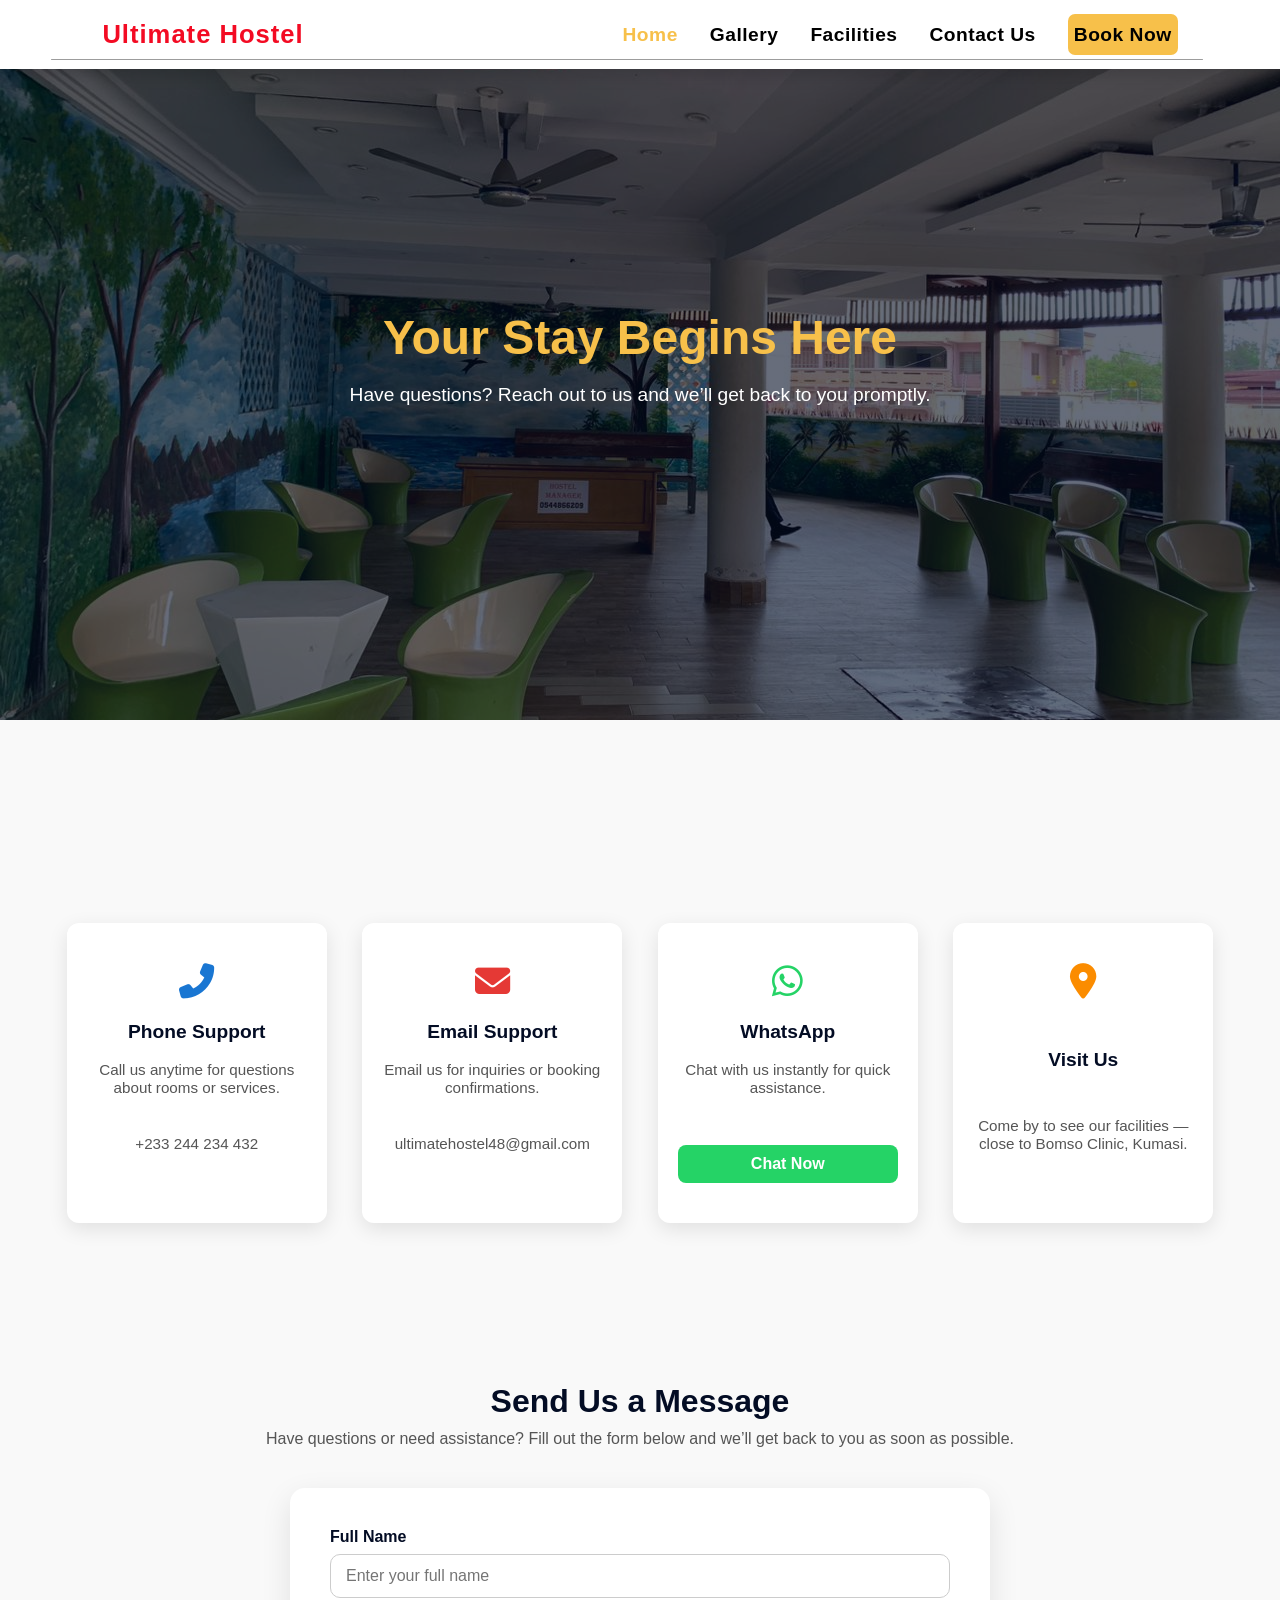
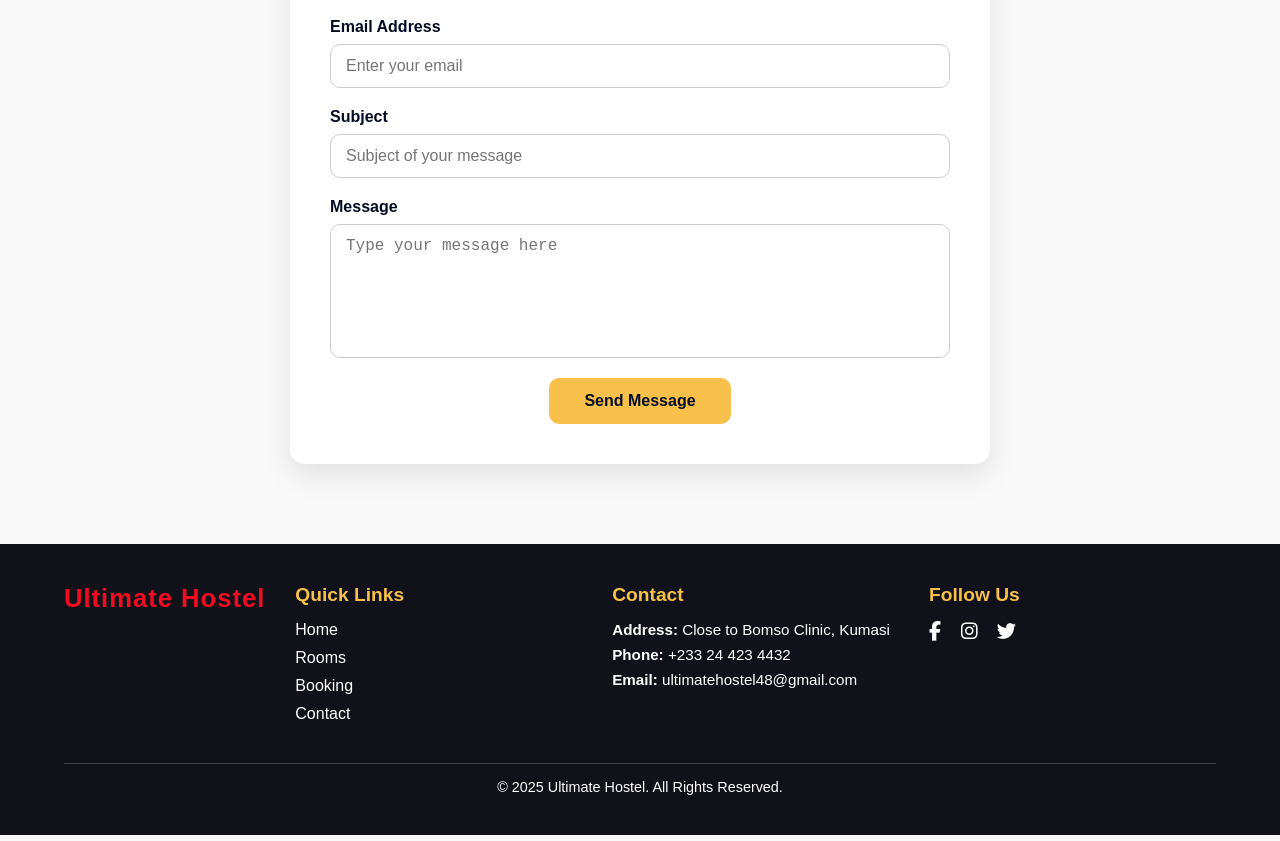
==== contact.html @ b7f4239a "Initial upload" ====
<!DOCTYPE html>
<html lang="en">
  <head>
    <meta charset="UTF-8" />
    <meta name="viewport" content="width=device-width, initial-scale=1.0" />
    <title>Ultimate Hostel</title>
    <link rel="stylesheet" href="styles/contact.css" />
    <link
      rel="stylesheet" href="https://cdnjs.cloudflare.com/ajax/libs/font-awesome/6.5.0/css/all.min.css"/>
      <link href="https://cdn.jsdelivr.net/npm/aos@2.3.4/dist/aos.css" rel="stylesheet">
  </head>

  <body>
    <!-- =========================
     NAVIGATION BAR
    ========================= -->
    <header>
      <nav class="navbar">
        <div class="container">
          <!-- Logo -->
          <div class="logo">
            <a href="#">Ultimate Hostel</a>
          </div>

          <!-- Navigation Links -->
          <ul class="nav-links" id="navLinks">
            <li><a href="index.html" class="active">Home</a></li>
            <li><a href="#rooms">Gallery</a></li>
            <li><a href="facilities.html">Facilities</a></li>
            <li><a href="contact.html">Contact Us</a></li>
            <li><a href="https://www.studentroombook.com/hostels/ultimate-hostel-28" class="booking-btn">Book Now</a></li>
          </ul>

          <!-- Mobile Menu Icon -->
          <div class="menu-toggle" id="menuToggle">
            <span></span>
            <span></span>
            <span></span>
          </div>
        </div>
      </nav>
    </header>

<section class="contact-hero">
  <div class="hero-overlay">
    <div class="hero-content" data-aos="fade-down">
      <h1>Your Stay Begins Here</h1>
      <p>Have questions? Reach out to us and we’ll get back to you promptly.</p>
    </div>
  </div>
</section>

<section class="support-section">
  <div class="container">
    <h2 class="support-title" data-aos="fade-down">We’re Here to Help</h2>
    <p class="support-subtitle" data-aos="fade-up">
      Reach out via the method that suits you best — we're available 24/7.
    </p>

    <div class="support-grid">
      <!-- Phone -->
      <div class="support-card" data-aos="fade-up">
        <i class="fas fa-phone-alt"></i>
        <h3>Phone Support</h3>
        <p>Call us anytime for questions about rooms or services.</p>
        <p>+233 244 234 432</p>
      </div>

      <!-- Email -->
      <div class="support-card" data-aos="fade-up" data-aos-delay="100">
        <i class="fas fa-envelope"></i>
        <h3>Email Support</h3>
        <p>Email us for inquiries or booking confirmations.</p>
        <p>ultimatehostel48@gmail.com</p>
      </div>

      <!-- WhatsApp -->
      <div class="support-card" data-aos="fade-up" data-aos-delay="200">
        <i class="fab fa-whatsapp"></i>
        <h3>WhatsApp</h3>
        <p>Chat with us instantly for quick assistance.</p>
        <a href="https://wa.me/233244234432" class="whatsapp-btn">Chat Now</a>
      </div>

      <!-- Location -->
      <div class="support-card" data-aos="fade-up" data-aos-delay="300">
        <i class="fas fa-map-marker-alt"></i>
        <h3>Visit Us</h3>
        <p>Come by to see our facilities — close to Bomso Clinic, Kumasi.</p>
      </div>
    </div>
  </div>
</section>

<section class="contact-form-section">
  <div class="container">
    <h2 class="form-title" data-aos="fade-down">Send Us a Message</h2>
    <p class="form-subtitle" data-aos="fade-up">
      Have questions or need assistance? Fill out the form below and we’ll get back to you as soon as possible.
    </p>

    <form class="contact-form" data-aos="fade-up">
      <div class="form-group">
        <label for="name">Full Name</label>
        <input type="text" id="name" placeholder="Enter your full name">
      </div>

      <div class="form-group">
        <label for="email">Email Address</label>
        <input type="email" id="email" placeholder="Enter your email">
      </div>

      <div class="form-group">
        <label for="subject">Subject</label>
        <input type="text" id="subject" placeholder="Subject of your message">
      </div>

      <div class="form-group">
        <label for="message">Message</label>
        <textarea id="message" rows="6" placeholder="Type your message here"></textarea>
      </div>

      <button type="submit" class="submit-btn">Send Message</button>
    </form>
  </div>
</section>

<footer class="footer">
  <div class="footer-container">
    <!-- Logo -->
    <div class="logo">
      <a href="#">Ultimate Hostel</a>
    </div>

    <!-- Quick Links -->
    <div class="footer-links">
      <h3>Quick Links</h3>
      <ul>
        <li><a href="#">Home</a></li>
        <li><a href="#">Rooms</a></li>
        <li><a href="#">Booking</a></li>
        <li><a href="#">Contact</a></li>
      </ul>
    </div>

    <!-- Contact Info -->
    <div class="footer-contact">
      <h3>Contact</h3>
      <p><strong>Address:</strong> Close to Bomso Clinic, Kumasi</p>
      <p><strong>Phone:</strong> +233 24 423 4432</p>
      <p><strong>Email:</strong> ultimatehostel48@gmail.com</p>
    </div>

    <!-- Social Icons -->
    <div class="footer-social">
      <h3>Follow Us</h3>
      <div class="social-icons">
        <a href="#"><i class="fab fa-facebook-f"></i></a>
        <a href="#"><i class="fab fa-instagram"></i></a>
        <a href="#"><i class="fab fa-twitter"></i></a>
      </div>
    </div>
  </div>

  <div class="footer-bottom">
    <p>&copy; 2025 Ultimate Hostel. All Rights Reserved.</p>
  </div>
</footer>

<script src="https://cdn.jsdelivr.net/npm/aos@2.3.4/dist/aos.js"></script>
<script>
      AOS.init({
    duration: 1000, // Animation duration in ms
    easing: 'ease-in-out', // Animation easing
    once: false, // Whether animation should happen only once
  });
  
const menuToggle = document.getElementById("menuToggle");
const navLinks = document.getElementById("navLinks");

menuToggle.addEventListener("click", () => {
  menuToggle.classList.toggle("active"); // <-- This line animates the icon
  navLinks.classList.toggle("active");
});

</script>


  </body>
</html>
---- styles/contact.css ----
* {
  margin: 0;
  padding: 0;
  box-sizing: border-box;
}

/* ==============================
   NAVIGATION BAR - SOLID STYLE
============================== */
html,
body {
  margin: 0;
  padding: 0;
  width: 100%;
  overflow-x: hidden;
  font-family: "Poppins", sans-serif;
  background: #f9f9f9;
  color: #333;
}

header {
  position: fixed;
  width: 100%;
  top: 0;
  left: 0;
  z-index: 999;
}

/* Navbar container */
.navbar {
  background: lch(100% 0.01 296.81); /* Dark navy */
  width: 100%;
  transition: background 0.3s ease, box-shadow 0.3s ease;
  box-shadow: 0 6px 15px rgba(0, 0, 0, 0.15);
}

.navbar .container {
  display: flex;
  justify-content: space-between;
  align-items: center;
  padding: 20px 8%;
  position: relative;
  padding-bottom: -15px;
}

/* Add subtle line under navbar content */
.navbar .container::after {
  content: "";
  position: absolute;
  bottom: 0; /* stays inside the navbar */
  left: 4%; /* aligns with padding */
  width: 90%; /* same inner width */
  height: 0.5px;
  background-color: #2b2a2a76; /* gold line */
  border-radius: 2px;
   bottom: 10px;
}



/* Logo */
.logo a {
  color: #f30b23;
  font-size: 1.6rem;
  font-weight: 700;
  text-decoration: none;
  letter-spacing: 1px;
  display: flex;
  align-items: center;
}

/* Nav links */
.nav-links {
  list-style: none;
  display: flex;
  align-items: center;
  gap: 2rem;
  margin: 0;
  margin-left: auto;
}

.nav-links li a {
  color: #000;
  text-decoration: none;
  font-size: 1.2rem;
  font-weight: 600;
  letter-spacing: 0.5px;
  transition: color 0.3s ease;
}

.nav-links li a:hover,
.nav-links li a.active {
  color: #f7c04a;
}

/* Booking button */
.booking-btn {
  padding: 10px 6px !important;
  background: #f7c04a;
  color: #000 !important;
  border-radius: 7px;
  font-weight: 500;
  font-size: 0.8rem;
  text-transform: none !important; /* force normal text */
  border: none;
  cursor: pointer;
  transition: all 0.3s ease;
}

.booking-btn:hover {
  background: #eab308;
}

/* Mobile menu icon */
.menu-toggle {
  display: none;
  flex-direction: column;
  cursor: pointer;
  gap: 5px;
  transition: transform 0.4s ease;
}

.menu-toggle span {
  width: 25px;
  height: 3px;
  background: #f7c04a;
  border-radius: 2px;
  transition: all 0.4s ease;
}

/* Responsive */
@media (max-width: 768px) {
  .nav-links {
    position: absolute;
    top: 100%;
    left: 0;
    width: 100%;
    background: #fff;
    flex-direction: column;
    align-items: center;
    display: none;
    padding: 20px 0;
    transition: all 0.1s ease;
  }

  .nav-links.active {
    display: flex;
  }

  .menu-toggle {
    display: flex;
  }

  /* ============================
   HAMBURGER TO X ANIMATION
============================ */
  .menu-toggle.active span:nth-child(1) {
    transform: rotate(45deg) translate(5px, 6px);
  }

  .menu-toggle.active span:nth-child(2) {
    opacity: 0;
  }

  .menu-toggle.active span:nth-child(3) {
    transform: rotate(-45deg) translate(6px, -6px);
  }

  .menu-toggle span {
    transition: all 0.3s ease;
  }
}

.contact-hero {
  position: relative;
  width: 100%;
  height: 80vh;
  background: url('../images/sitting.jpg') center/cover no-repeat;
  display: flex;
  align-items: center;
  justify-content: center;
}

.hero-overlay {
  position: absolute;
  inset: 0;
  background: rgba(3, 12, 36, 0.6); /* semi-transparent overlay */
  display: flex;
  align-items: center;
  justify-content: center;
  padding: 0 20px;
  text-align: center;
}

.hero-content h1 {
  font-size: 3rem;
  color: #f7c04a;
  margin-bottom: 15px;
}

.hero-content p {
  font-size: 1.2rem;
  color: #fff;
  max-width: 600px;
  line-height: 1.6;
}

/* Responsive */
@media (max-width: 768px) {
  .contact-hero {
    height: 50vh;
  }

  .hero-content h1 {
    font-size: 2rem;
  }

  .hero-content p {
    font-size: 1rem;
  }
}

/* Support Section */
.support-section {
  padding: 80px 5%;
  background: #f9f9f9;
  text-align: center;
}

.support-title {
  font-size: 2.5rem;
  color: #030c24;
  margin-bottom: 10px;
  font-weight: 700;
}

.support-subtitle {
  font-size: 1rem;
  color: #666;
  margin-bottom: 50px;
}

.support-grid {
  display: grid;
  grid-template-columns: repeat(auto-fit, minmax(220px, 1fr));
  gap: 30px;
  justify-items: center;
}

/* Card */
.support-card {
  background: #fff;
  border-radius: 12px;
  padding: 40px 20px;
  width: 100%;
  max-width: 260px;
  height: 300px; /* taller cards */
  box-shadow: 0 6px 20px rgba(0,0,0,0.1);
  transition: transform 0.3s ease, box-shadow 0.3s ease;
  display: flex;
  flex-direction: column;
  justify-content: space-between;
  text-align: center;
}

.support-card:hover {
  transform: translateY(-6px);
  box-shadow: 0 10px 25px rgba(0,0,0,0.15);
}

.support-card i {
  font-size: 2.2rem;
  margin-bottom: 15px;
  color: inherit; /* normal icon color */
}

.support-card h3 {
  font-size: 1.2rem;
  color: #030c24;
  margin-bottom: 10px;
}

.support-card p {
  font-size: 0.95rem;
  color: #555;
  line-height: 1.2;
  margin-bottom: 30px;
}

.support-card i {
  font-size: 2.2rem;
  margin-bottom: 15px;
}

/* Brand colors for icons */
.support-card .fa-whatsapp {
  color: #25D366;
}

.support-card .fa-envelope {
  color: #E53935;
}

.support-card .fa-phone-alt {
  color: #1976D2;
}

.support-card .fa-map-marker-alt {
  color: #FB8C00;
}

.sis {
    color: #000;
    font-size: 1.2rem;
}
/* WhatsApp Button */
.whatsapp-btn {
  display: inline-block;
  background: #25D366;
  color: #fff;
  padding: 10px 20px;
  border-radius: 8px;
  font-weight: 600;
  text-decoration: none;
  margin-top: 10px;
  transition: all 0.3s ease;
}

.whatsapp-btn:hover {
  background: #1ebe5d;
  transform: scale(1.05);
}

/* Responsive */
/* Responsive */
@media (max-width: 768px) {
  .support-card {
    height: 40vh;
    padding: 40px 25px;
    width: 90%;      /* make cards bigger than before */
    max-width: none; /* remove the previous 260px limit */
    margin: 0 auto;  /* center cards */
  }
  
  .support-grid {
    gap: 25px;
    justify-content: center; /* center the cards */
  }
}




/* Contact Form Section */
.contact-form-section {
  background: #f9f9f9;
  padding: 80px 5%;
  text-align: center;
}

.contact-form-section .form-title {
  font-size: 2rem;
  color: #030c24;
  font-weight: 700;
  margin-bottom: 10px;
}

.contact-form-section .form-subtitle {
  font-size: 1rem;
  color: #555;
  margin-bottom: 40px;
}

.contact-form {
  max-width: 700px;
  margin: auto;
  background: #fff;
  padding: 40px;
  border-radius: 15px;
  box-shadow: 0 10px 30px rgba(0,0,0,0.1);
}

.form-group {
  display: flex;
  flex-direction: column;
  margin-bottom: 20px;
  text-align: left;
}

.form-group label {
  font-weight: 600;
  margin-bottom: 8px;
  color: #030c24;
}

.form-group input,
.form-group textarea {
  padding: 12px 15px;
  border-radius: 10px;
  border: 1px solid #ccc;
  font-size: 1rem;
  color: #030c24;
  resize: none;
  outline: none;
  transition: 0.3s;
}

.form-group input:focus,
.form-group textarea:focus {
  border-color: #f7c04a; /* accent color */
  box-shadow: 0 0 8px rgba(247,192,74,0.3);
}

.submit-btn {
  display: inline-block;
  padding: 14px 35px;
  background: #f7c04a;
  color: #030c24;
  font-weight: 600;
  font-size: 1rem;
  border-radius: 10px;
  border: none;
  cursor: pointer;
  transition: all 0.3s ease;
}

.submit-btn:hover {
  background: #f63e3e;
  color: #fff;
  transform: scale(1.05);
}

/* Responsive */
@media (max-width: 768px) {
  .contact-form {
    padding: 30px 20px;
  }
}

.footer {
  background: #111119;
  color: #fff;
  padding: 40px 5%;
  font-family: "Poppins", sans-serif;
}

.footer-container {
  display: flex;
  flex-wrap: wrap;
  justify-content: space-between;
  gap: 30px;
  align-items: flex-start;
}

.footer-logo img {
  width: 180px;
  height: auto;
  margin-bottom: 20px;
}

.footer-links,
.footer-contact,
.footer-social {
  flex: 1 1 200px;
}

.footer-links h3,
.footer-contact h3,
.footer-social h3 {
  font-size: 1.2rem;
  margin-bottom: 15px;
  color: #f7c04a;
}

.footer-links ul {
  list-style: none;
  padding: 0;
}

.footer-links ul li {
  margin-bottom: 10px;
}

.footer-links ul li a {
  text-decoration: none;
  color: #fff;
  transition: color 0.3s;
}

.footer-links ul li a:hover {
  color: #f7c04a;
}

.footer-contact p {
  margin-bottom: 8px;
  font-size: 0.95rem;
}

.footer-social .social-icons a {
  margin-right: 15px;
  font-size: 1.2rem;
  color: #fff;
  transition: color 0.3s;
}

.footer-social .social-icons a:hover {
  color: #f7c04a;
}

.footer-bottom {
  text-align: center;
  margin-top: 30px;
  font-size: 0.9rem;
  border-top: 1px solid rgba(255,255,255,0.2);
  padding-top: 15px;
}

/* Responsive */
@media (max-width: 768px) {
  .footer-container {
    flex-direction: column;
    align-items: center;
    text-align: center;
  }

  .footer-links,
  .footer-contact,
  .footer-social {
    flex: 1 1 100%;
    margin-bottom: 20px;
  }

  .footer-logo img {
    margin-bottom: 30px;
  }
}
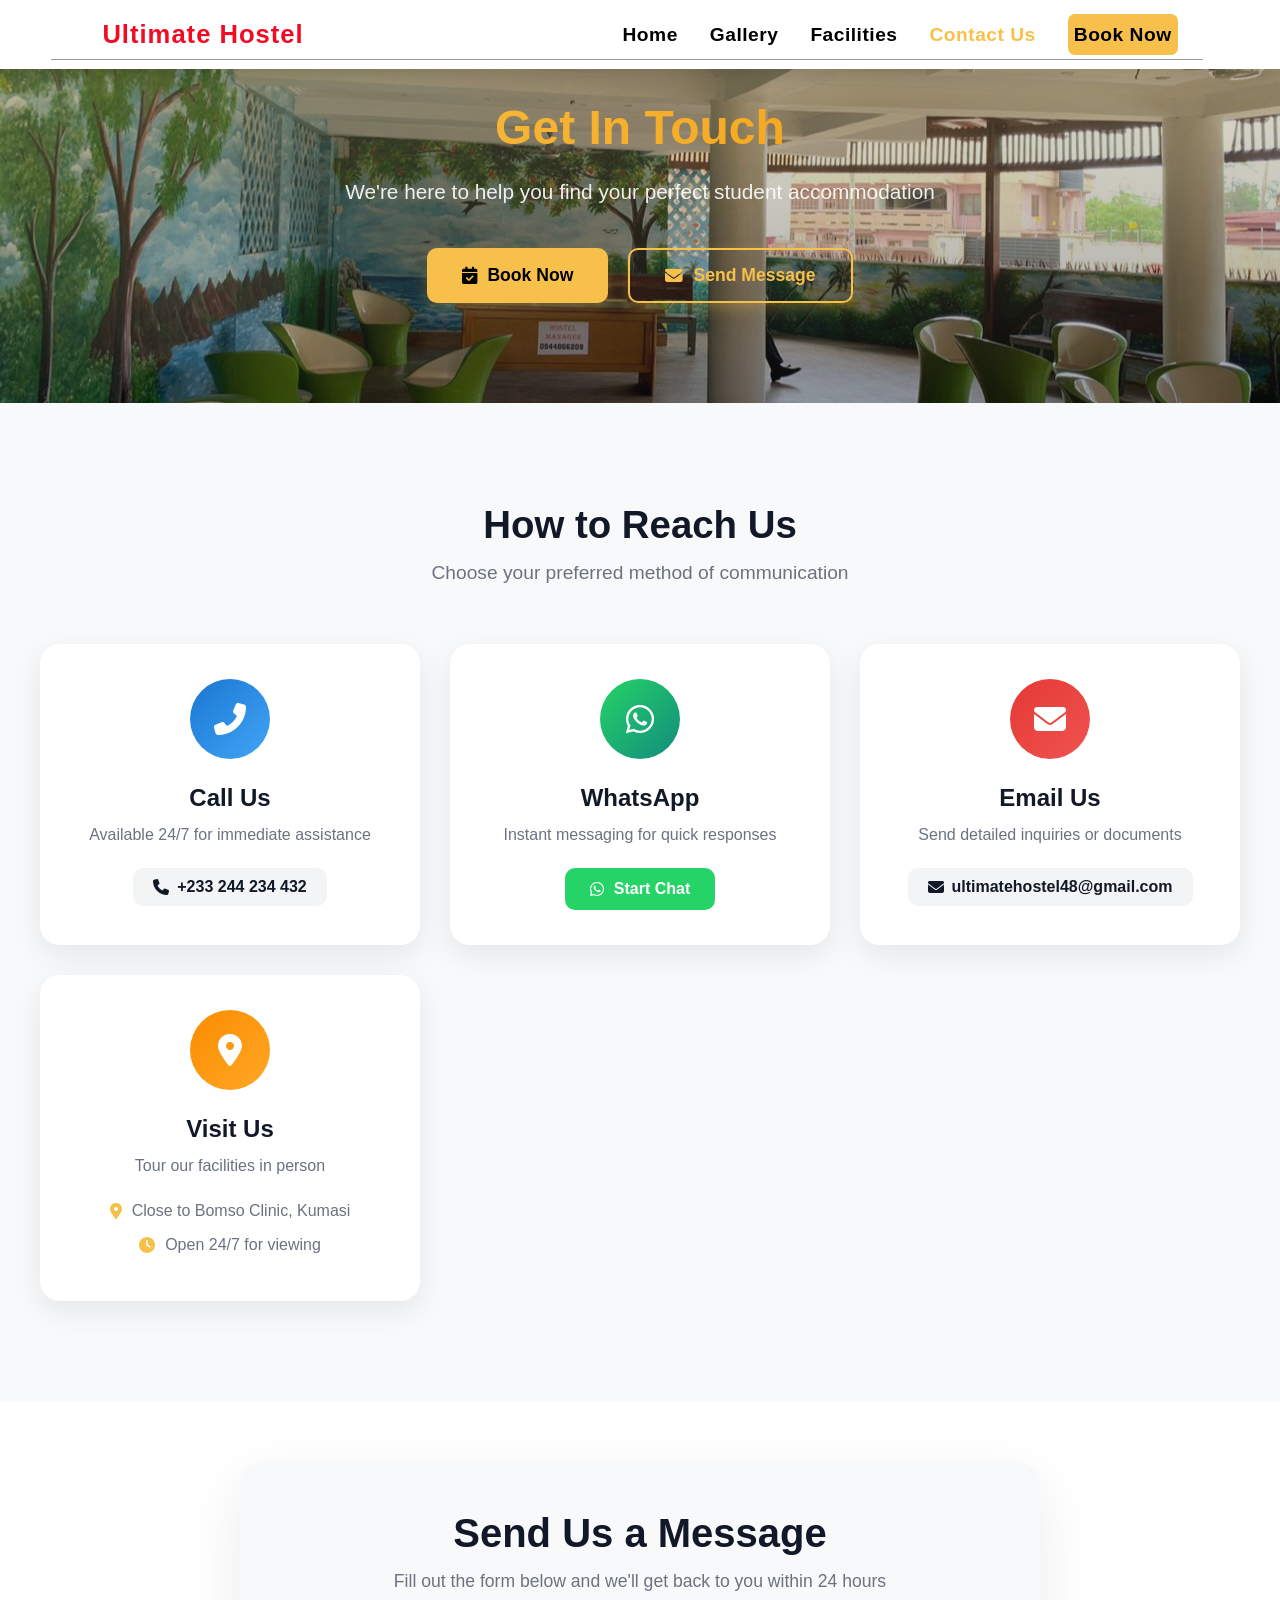
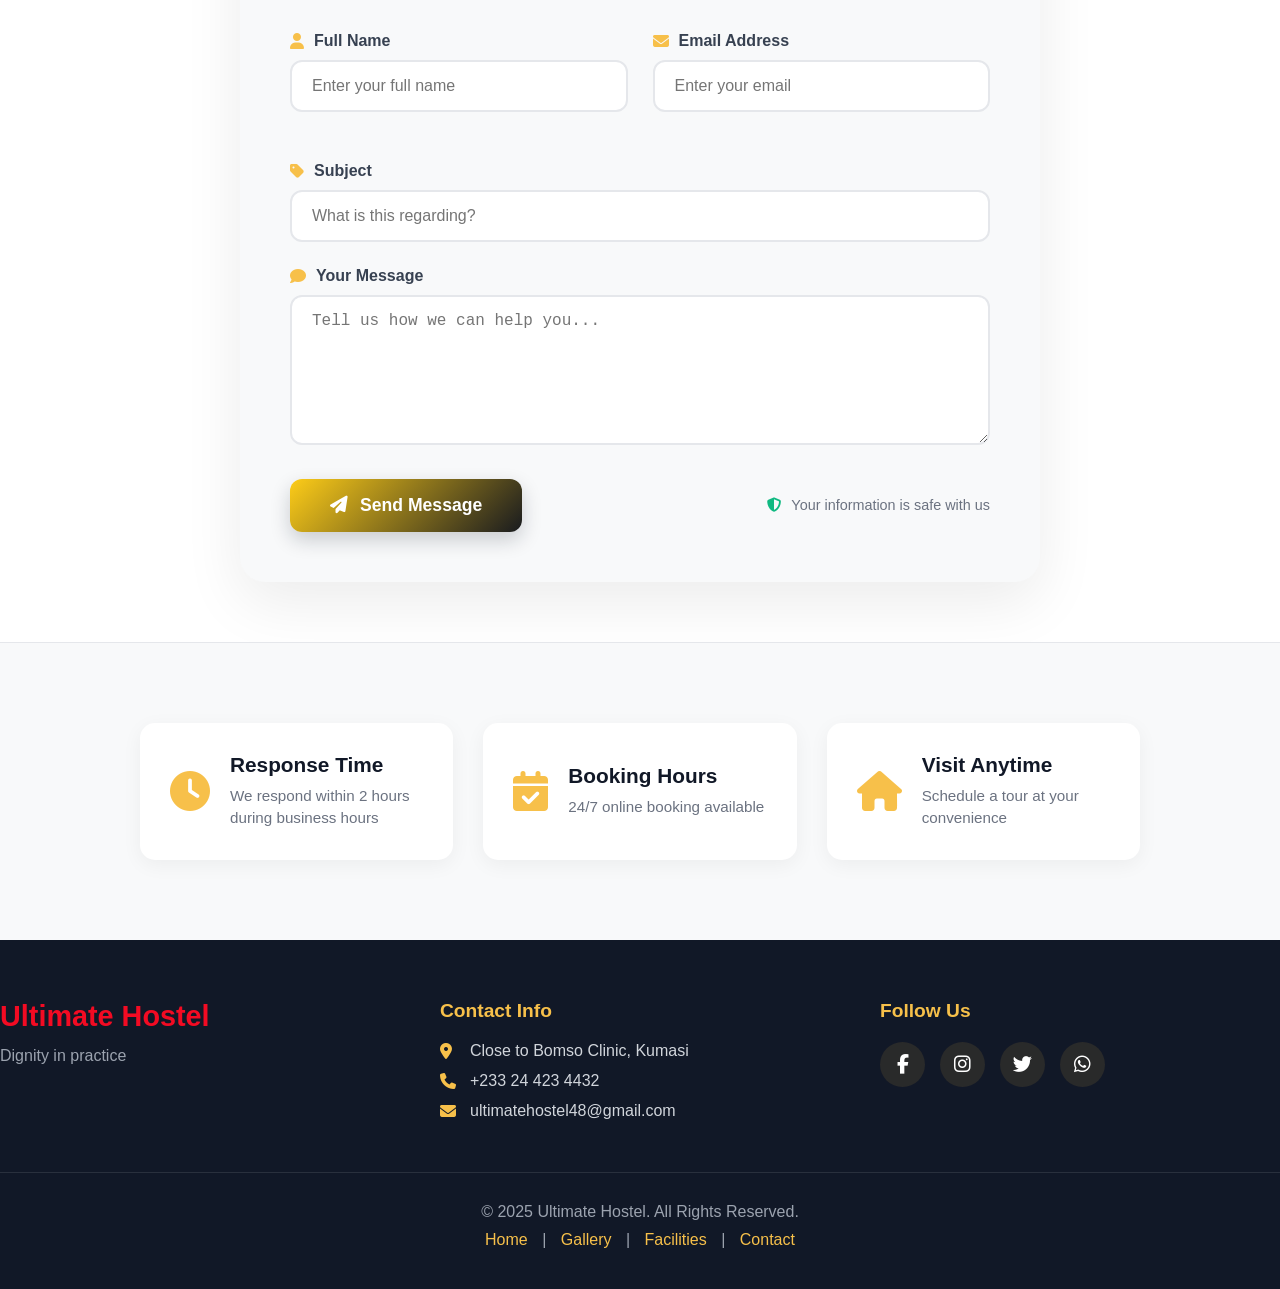
==== commit a3807ea5: "First update" ====
--- a/contact.html
+++ b/contact.html
@@ -3,35 +3,27 @@
   <head>
     <meta charset="UTF-8" />
     <meta name="viewport" content="width=device-width, initial-scale=1.0" />
-    <title>Ultimate Hostel</title>
+    <title>Contact Us - Ultimate Hostel</title>
     <link rel="stylesheet" href="styles/contact.css" />
-    <link
-      rel="stylesheet" href="https://cdnjs.cloudflare.com/ajax/libs/font-awesome/6.5.0/css/all.min.css"/>
-      <link href="https://cdn.jsdelivr.net/npm/aos@2.3.4/dist/aos.css" rel="stylesheet">
+    <link rel="stylesheet" href="https://cdnjs.cloudflare.com/ajax/libs/font-awesome/6.5.0/css/all.min.css"/>
+    <link href="https://cdn.jsdelivr.net/npm/aos@2.3.4/dist/aos.css" rel="stylesheet">
   </head>
 
   <body>
-    <!-- =========================
-     NAVIGATION BAR
-    ========================= -->
+    <!-- Navigation Bar -->
     <header>
       <nav class="navbar">
         <div class="container">
-          <!-- Logo -->
           <div class="logo">
-            <a href="#">Ultimate Hostel</a>
-          </div>
-
-          <!-- Navigation Links -->
+            <a href="index.html">Ultimate Hostel</a>
+          </div>
           <ul class="nav-links" id="navLinks">
-            <li><a href="index.html" class="active">Home</a></li>
-            <li><a href="#rooms">Gallery</a></li>
+            <li><a href="index.html">Home</a></li>
+            <li><a href="gallery.html">Gallery</a></li>
             <li><a href="facilities.html">Facilities</a></li>
-            <li><a href="contact.html">Contact Us</a></li>
+            <li><a href="contact.html" class="active">Contact Us</a></li>
             <li><a href="https://www.studentroombook.com/hostels/ultimate-hostel-28" class="booking-btn">Book Now</a></li>
           </ul>
-
-          <!-- Mobile Menu Icon -->
           <div class="menu-toggle" id="menuToggle">
             <span></span>
             <span></span>
@@ -41,150 +33,249 @@
       </nav>
     </header>
 
-<section class="contact-hero">
-  <div class="hero-overlay">
-    <div class="hero-content" data-aos="fade-down">
-      <h1>Your Stay Begins Here</h1>
-      <p>Have questions? Reach out to us and we’ll get back to you promptly.</p>
-    </div>
-  </div>
-</section>
-
-<section class="support-section">
-  <div class="container">
-    <h2 class="support-title" data-aos="fade-down">We’re Here to Help</h2>
-    <p class="support-subtitle" data-aos="fade-up">
-      Reach out via the method that suits you best — we're available 24/7.
-    </p>
-
-    <div class="support-grid">
-      <!-- Phone -->
-      <div class="support-card" data-aos="fade-up">
-        <i class="fas fa-phone-alt"></i>
-        <h3>Phone Support</h3>
-        <p>Call us anytime for questions about rooms or services.</p>
-        <p>+233 244 234 432</p>
-      </div>
-
-      <!-- Email -->
-      <div class="support-card" data-aos="fade-up" data-aos-delay="100">
-        <i class="fas fa-envelope"></i>
-        <h3>Email Support</h3>
-        <p>Email us for inquiries or booking confirmations.</p>
-        <p>ultimatehostel48@gmail.com</p>
-      </div>
-
-      <!-- WhatsApp -->
-      <div class="support-card" data-aos="fade-up" data-aos-delay="200">
-        <i class="fab fa-whatsapp"></i>
-        <h3>WhatsApp</h3>
-        <p>Chat with us instantly for quick assistance.</p>
-        <a href="https://wa.me/233244234432" class="whatsapp-btn">Chat Now</a>
-      </div>
-
-      <!-- Location -->
-      <div class="support-card" data-aos="fade-up" data-aos-delay="300">
-        <i class="fas fa-map-marker-alt"></i>
-        <h3>Visit Us</h3>
-        <p>Come by to see our facilities — close to Bomso Clinic, Kumasi.</p>
-      </div>
-    </div>
-  </div>
-</section>
-
-<section class="contact-form-section">
-  <div class="container">
-    <h2 class="form-title" data-aos="fade-down">Send Us a Message</h2>
-    <p class="form-subtitle" data-aos="fade-up">
-      Have questions or need assistance? Fill out the form below and we’ll get back to you as soon as possible.
-    </p>
-
-    <form class="contact-form" data-aos="fade-up">
-      <div class="form-group">
-        <label for="name">Full Name</label>
-        <input type="text" id="name" placeholder="Enter your full name">
-      </div>
-
-      <div class="form-group">
-        <label for="email">Email Address</label>
-        <input type="email" id="email" placeholder="Enter your email">
-      </div>
-
-      <div class="form-group">
-        <label for="subject">Subject</label>
-        <input type="text" id="subject" placeholder="Subject of your message">
-      </div>
-
-      <div class="form-group">
-        <label for="message">Message</label>
-        <textarea id="message" rows="6" placeholder="Type your message here"></textarea>
-      </div>
-
-      <button type="submit" class="submit-btn">Send Message</button>
-    </form>
-  </div>
-</section>
-
-<footer class="footer">
-  <div class="footer-container">
-    <!-- Logo -->
-    <div class="logo">
-      <a href="#">Ultimate Hostel</a>
-    </div>
-
-    <!-- Quick Links -->
-    <div class="footer-links">
-      <h3>Quick Links</h3>
-      <ul>
-        <li><a href="#">Home</a></li>
-        <li><a href="#">Rooms</a></li>
-        <li><a href="#">Booking</a></li>
-        <li><a href="#">Contact</a></li>
-      </ul>
-    </div>
-
-    <!-- Contact Info -->
-    <div class="footer-contact">
-      <h3>Contact</h3>
-      <p><strong>Address:</strong> Close to Bomso Clinic, Kumasi</p>
-      <p><strong>Phone:</strong> +233 24 423 4432</p>
-      <p><strong>Email:</strong> ultimatehostel48@gmail.com</p>
-    </div>
-
-    <!-- Social Icons -->
-    <div class="footer-social">
-      <h3>Follow Us</h3>
-      <div class="social-icons">
-        <a href="#"><i class="fab fa-facebook-f"></i></a>
-        <a href="#"><i class="fab fa-instagram"></i></a>
-        <a href="#"><i class="fab fa-twitter"></i></a>
-      </div>
-    </div>
-  </div>
-
-  <div class="footer-bottom">
-    <p>&copy; 2025 Ultimate Hostel. All Rights Reserved.</p>
-  </div>
-</footer>
-
-<script src="https://cdn.jsdelivr.net/npm/aos@2.3.4/dist/aos.js"></script>
-<script>
+    <!-- Modern Hero Section -->
+    <section class="contact-hero-modern" data-aos="fade-down" data-aos-delay="400">
+      <div class="container">
+        <div class="hero-content-modern">
+          <h1 class="hero-title">Get In Touch</h1>
+          <p class="hero-subtitle">We're here to help you find your perfect student accommodation</p>
+          <div class="hero-cta">
+            <a href="https://www.studentroombook.com/hostels/ultimate-hostel-28" class="hero-btn" target="_blank">
+              <i class="fas fa-calendar-check"></i>
+              Book Now
+            </a>
+            <a href="#contact-form" class="hero-btn secondary">
+              <i class="fas fa-envelope"></i>
+              Send Message
+            </a>
+          </div>
+        </div>
+      </div>
+    </section>
+
+    <!-- Contact Methods Section -->
+    <section class="contact-methods" data-aos="fade-up">
+      <div class="container">
+        <div class="section-header">
+          <h2 class="section-title">How to Reach Us</h2>
+          <p class="section-subtitle">Choose your preferred method of communication</p>
+        </div>
+        
+        <div class="methods-grid">
+          <!-- Phone -->
+          <div class="method-card" data-aos="zoom-in" data-aos-delay="100">
+            <div class="method-icon phone">
+              <i class="fas fa-phone-alt"></i>
+            </div>
+            <div class="method-content">
+              <h3>Call Us</h3>
+              <p>Available 24/7 for immediate assistance</p>
+              <a href="tel:+233244234432" class="method-link">
+                <i class="fas fa-phone"></i>
+                +233 244 234 432
+              </a>
+            </div>
+          </div>
+
+          <!-- WhatsApp -->
+          <div class="method-card" data-aos="zoom-in" data-aos-delay="200">
+            <div class="method-icon whatsapp">
+              <i class="fab fa-whatsapp"></i>
+            </div>
+            <div class="method-content">
+              <h3>WhatsApp</h3>
+              <p>Instant messaging for quick responses</p>
+              <a href="https://wa.me/233244234432" class="method-btn whatsapp-btn" target="_blank">
+                <i class="fab fa-whatsapp"></i>
+                Start Chat
+              </a>
+            </div>
+          </div>
+
+          <!-- Email -->
+          <div class="method-card" data-aos="zoom-in" data-aos-delay="300">
+            <div class="method-icon email">
+              <i class="fas fa-envelope"></i>
+            </div>
+            <div class="method-content">
+              <h3>Email Us</h3>
+              <p>Send detailed inquiries or documents</p>
+              <a href="mailto:ultimatehostel48@gmail.com" class="method-link">
+                <i class="fas fa-envelope"></i>
+                ultimatehostel48@gmail.com
+              </a>
+            </div>
+          </div>
+
+          <!-- Visit -->
+          <div class="method-card" data-aos="zoom-in" data-aos-delay="400">
+            <div class="method-icon visit">
+              <i class="fas fa-map-marker-alt"></i>
+            </div>
+            <div class="method-content">
+              <h3>Visit Us</h3>
+              <p>Tour our facilities in person</p>
+              <div class="method-info">
+                <p><i class="fas fa-location-dot"></i> Close to Bomso Clinic, Kumasi</p>
+                <p><i class="fas fa-clock"></i> Open 24/7 for viewing</p>
+              </div>
+            </div>
+          </div>
+        </div>
+      </div>
+    </section>
+
+    <!-- Contact Form Section -->
+    <section class="contact-form-modern" id="contact-form" data-aos="fade-up">
+      <div class="container">
+        <div class="form-container">
+          <div class="form-header">
+            <h2>Send Us a Message</h2>
+            <p>Fill out the form below and we'll get back to you within 24 hours</p>
+          </div>
+          
+          <form class="modern-form">
+            <div class="form-row">
+              <div class="form-group">
+                <label for="name">
+                  <i class="fas fa-user"></i>
+                  Full Name
+                </label>
+                <input type="text" id="name" placeholder="Enter your full name" required>
+              </div>
+              
+              <div class="form-group">
+                <label for="email">
+                  <i class="fas fa-envelope"></i>
+                  Email Address
+                </label>
+                <input type="email" id="email" placeholder="Enter your email" required>
+              </div>
+            </div>
+            
+            <div class="form-group">
+              <label for="subject">
+                <i class="fas fa-tag"></i>
+                Subject
+              </label>
+              <input type="text" id="subject" placeholder="What is this regarding?" required>
+            </div>
+            
+            <div class="form-group">
+              <label for="message">
+                <i class="fas fa-comment"></i>
+                Your Message
+              </label>
+              <textarea id="message" rows="5" placeholder="Tell us how we can help you..." required></textarea>
+            </div>
+            
+            <div class="form-footer">
+              <button type="submit" class="submit-btn-modern">
+                <i class="fas fa-paper-plane"></i>
+                Send Message
+              </button>
+              <p class="form-note">
+                <i class="fas fa-shield-alt"></i>
+                Your information is safe with us
+              </p>
+            </div>
+          </form>
+        </div>
+      </div>
+    </section>
+
+    <!-- Quick Info Section -->
+    <section class="quick-info" data-aos="fade-up">
+      <div class="container">
+        <div class="info-grid">
+          <div class="info-card">
+            <i class="fas fa-clock"></i>
+            <div>
+              <h3>Response Time</h3>
+              <p>We respond within 2 hours during business hours</p>
+            </div>
+          </div>
+          
+          <div class="info-card">
+            <i class="fas fa-calendar-check"></i>
+            <div>
+              <h3>Booking Hours</h3>
+              <p>24/7 online booking available</p>
+            </div>
+          </div>
+          
+          <div class="info-card">
+            <i class="fas fa-home"></i>
+            <div>
+              <h3>Visit Anytime</h3>
+              <p>Schedule a tour at your convenience</p>
+            </div>
+          </div>
+        </div>
+      </div>
+    </section>
+
+    <!-- Footer -->
+    <footer class="footer-modern">
+      <div class="container">
+        <div class="footer-content">
+          <div class="footer-logo">
+            <h3>Ultimate Hostel</h3>
+            <p>Dignity in practice</p>
+          </div>
+          
+          <div class="footer-contact">
+            <h4>Contact Info</h4>
+            <p><i class="fas fa-map-marker-alt"></i> Close to Bomso Clinic, Kumasi</p>
+            <p><i class="fas fa-phone"></i> +233 24 423 4432</p>
+            <p><i class="fas fa-envelope"></i> ultimatehostel48@gmail.com</p>
+          </div>
+          
+          <div class="footer-social">
+            <h4>Follow Us</h4>
+            <div class="social-icons">
+              <a href="#"><i class="fab fa-facebook-f"></i></a>
+              <a href="#"><i class="fab fa-instagram"></i></a>
+              <a href="#"><i class="fab fa-twitter"></i></a>
+              <a href="#"><i class="fab fa-whatsapp"></i></a>
+            </div>
+          </div>
+        </div>
+        
+        <div class="footer-bottom">
+          <p>&copy; 2025 Ultimate Hostel. All Rights Reserved.</p>
+          <p class="footer-links">
+            <a href="index.html">Home</a> | 
+            <a href="gallery.html">Gallery</a> | 
+            <a href="facilities.html">Facilities</a> | 
+            <a href="contact.html">Contact</a>
+          </p>
+        </div>
+      </div>
+    </footer>
+
+    <script src="https://cdn.jsdelivr.net/npm/aos@2.3.4/dist/aos.js"></script>
+    <script>
       AOS.init({
-    duration: 1000, // Animation duration in ms
-    easing: 'ease-in-out', // Animation easing
-    once: false, // Whether animation should happen only once
-  });
-  
-const menuToggle = document.getElementById("menuToggle");
-const navLinks = document.getElementById("navLinks");
-
-menuToggle.addEventListener("click", () => {
-  menuToggle.classList.toggle("active"); // <-- This line animates the icon
-  navLinks.classList.toggle("active");
-});
-
-</script>
-
-
+        duration: 800,
+        easing: 'ease-in-out',
+        once: false
+      });
+      
+      const menuToggle = document.getElementById("menuToggle");
+      const navLinks = document.getElementById("navLinks");
+
+      menuToggle.addEventListener("click", () => {
+        menuToggle.classList.toggle("active");
+        navLinks.classList.toggle("active");
+      });
+      
+      // Form submission (placeholder)
+      document.querySelector('.modern-form').addEventListener('submit', function(e) {
+        e.preventDefault();
+        alert('Thank you for your message! We will get back to you soon.');
+        this.reset();
+      });
+    </script>
   </body>
 </html>
--- a/styles/contact.css
+++ b/styles/contact.css
@@ -121,8 +121,8 @@
 }
 
 .menu-toggle span {
-  width: 25px;
-  height: 3px;
+  width: 28px;
+  height: 4.5px;
   background: #f7c04a;
   border-radius: 2px;
   transition: all 0.4s ease;
@@ -171,366 +171,554 @@
   }
 }
 
-.contact-hero {
-  position: relative;
-  width: 100%;
-  height: 80vh;
-  background: url('../images/sitting.jpg') center/cover no-repeat;
-  display: flex;
-  align-items: center;
+/* Modern Contact Page Styles */
+
+/* Modern Hero Section */
+.contact-hero-modern {
+  background: linear-gradient(rgba(201, 189, 135, 0.374), rgba(12, 14, 20, 0.374)), 
+              url('../images/sitting.jpg') center/cover no-repeat;
+  padding: 100px 0 100px;
+  text-align: center;
+  color: white;
+  
+}
+
+.hero-content-modern {
+  max-width: 800px;
+  margin: 0 auto;
+}
+
+.hero-title {
+  font-size: 3rem;
+  font-weight: 800;
+  margin-bottom: 20px;
+  background: linear-gradient(135deg, #f7c04a 0%, #f59e0b 100%);
+  -webkit-background-clip: text;
+  -webkit-text-fill-color: transparent;
+  background-clip: text;
+}
+
+.hero-subtitle {
+  font-size: 1.3rem;
+  opacity: 0.9;
+  margin-bottom: 40px;
+  line-height: 1.6;
+}
+
+.hero-cta {
+  display: flex;
+  gap: 20px;
   justify-content: center;
-}
-
-.hero-overlay {
-  position: absolute;
-  inset: 0;
-  background: rgba(3, 12, 36, 0.6); /* semi-transparent overlay */
+  flex-wrap: wrap;
+}
+
+.hero-btn {
+  display: inline-flex;
+  align-items: center;
+  gap: 10px;
+  padding: 15px 35px;
+  background: #f7c04a;
+  color: #000;
+  text-decoration: none;
+  border-radius: 10px;
+  font-weight: 600;
+  font-size: 1.1rem;
+  transition: all 0.3s ease;
+  box-shadow: 0 5px 15px rgba(247, 192, 74, 0.3);
+}
+
+.hero-btn.secondary {
+  background: transparent;
+  border: 2px solid #f7c04a;
+  color: #f7c04a;
+}
+
+.hero-btn:hover {
+  transform: translateY(-3px);
+  box-shadow: 0 8px 25px rgba(247, 192, 74, 0.4);
+}
+
+.hero-btn.secondary:hover {
+  background: rgba(247, 192, 74, 0.1);
+}
+
+/* Contact Methods Section */
+.contact-methods {
+  padding: 100px 0;
+  background: #f8f9fa;
+}
+
+.section-header {
+  text-align: center;
+  margin-bottom: 60px;
+}
+
+.section-title {
+  font-size: 2.4rem;
+  font-weight: 800;
+  color: #111827;
+  margin-bottom: 15px;
+}
+
+.section-subtitle {
+  font-size: 1.2rem;
+  color: #6b7280;
+  max-width: 600px;
+  margin: 0 auto;
+}
+
+.methods-grid {
+  display: grid;
+  grid-template-columns: repeat(auto-fit, minmax(280px, 1fr));
+  gap: 30px;
+  max-width: 1200px;
+  margin: 0 auto;
+}
+
+.method-card {
+  background: white;
+  border-radius: 20px;
+  padding: 35px;
+  box-shadow: 0 10px 30px rgba(0, 0, 0, 0.08);
+  transition: all 0.3s ease;
+  text-align: center;
+}
+
+.method-card:hover {
+  transform: translateY(-10px);
+  box-shadow: 0 20px 40px rgba(0, 0, 0, 0.12);
+}
+
+.method-icon {
+  width: 80px;
+  height: 80px;
+  border-radius: 50%;
   display: flex;
   align-items: center;
   justify-content: center;
-  padding: 0 20px;
-  text-align: center;
-}
-
-.hero-content h1 {
-  font-size: 3rem;
-  color: #f7c04a;
-  margin-bottom: 15px;
-}
-
-.hero-content p {
-  font-size: 1.2rem;
-  color: #fff;
-  max-width: 600px;
-  line-height: 1.6;
-}
-
-/* Responsive */
-@media (max-width: 768px) {
-  .contact-hero {
-    height: 50vh;
-  }
-
-  .hero-content h1 {
-    font-size: 2rem;
-  }
-
-  .hero-content p {
-    font-size: 1rem;
-  }
-}
-
-/* Support Section */
-.support-section {
-  padding: 80px 5%;
-  background: #f9f9f9;
-  text-align: center;
-}
-
-.support-title {
-  font-size: 2.5rem;
-  color: #030c24;
+  margin: 0 auto 25px;
+  font-size: 2rem;
+  color: white;
+}
+
+.method-icon.phone {
+  background: linear-gradient(135deg, #1976D2 0%, #42A5F5 100%);
+}
+
+.method-icon.whatsapp {
+  background: linear-gradient(135deg, #25D366 0%, #128C7E 100%);
+}
+
+.method-icon.email {
+  background: linear-gradient(135deg, #E53935 0%, #EF5350 100%);
+}
+
+.method-icon.visit {
+  background: linear-gradient(135deg, #FB8C00 0%, #FFA726 100%);
+}
+
+.method-content h3 {
+  font-size: 1.5rem;
+  color: #111827;
   margin-bottom: 10px;
   font-weight: 700;
 }
 
-.support-subtitle {
+.method-content p {
+  color: #6b7280;
+  margin-bottom: 20px;
+  line-height: 1.6;
+}
+
+.method-link {
+  display: inline-flex;
+  align-items: center;
+  gap: 8px;
+  color: #111827;
+  text-decoration: none;
+  font-weight: 600;
+  padding: 10px 20px;
+  background: #f3f4f6;
+  border-radius: 10px;
+  transition: all 0.3s ease;
+}
+
+.method-link:hover {
+  background: #e5e7eb;
+  color: #f7c04a;
+}
+
+.method-btn {
+  display: inline-flex;
+  align-items: center;
+  gap: 10px;
+  padding: 12px 25px;
+  background: #25D366;
+  color: white;
+  text-decoration: none;
+  border-radius: 10px;
+  font-weight: 600;
+  transition: all 0.3s ease;
+}
+
+.method-btn:hover {
+  background: #1ebe5d;
+  transform: translateY(-2px);
+}
+
+.method-info p {
+  display: flex;
+  align-items: center;
+  gap: 10px;
+  justify-content: center;
+  margin-bottom: 8px;
+}
+
+.method-info i {
+  color: #f7c04a;
+}
+
+/* Modern Contact Form */
+.contact-form-modern {
+  padding: 60px 0;
+  background: white;
+}
+
+.form-container {
+  max-width: 800px;
+  margin: 0 auto;
+  background: #f8f9fa;
+  border-radius: 25px;
+  padding: 50px;
+  box-shadow: 0 20px 60px rgba(0, 0, 0, 0.08);
+}
+
+.form-header {
+  text-align: center;
+  margin-bottom: 40px;
+}
+
+.form-header h2 {
+  font-size: 2.5rem;
+  color: #111827;
+  margin-bottom: 15px;
+  font-weight: 700;
+}
+
+.form-header p {
+  color: #6b7280;
+  font-size: 1.1rem;
+}
+
+.modern-form {
+  width: 100%;
+}
+
+.form-row {
+  display: grid;
+  grid-template-columns: 1fr 1fr;
+  gap: 25px;
+  margin-bottom: 25px;
+}
+
+@media (max-width: 768px) {
+  .form-row {
+    grid-template-columns: 1fr;
+  }
+}
+
+.form-group {
+  margin-bottom: 25px;
+}
+
+.form-group label {
+  display: flex;
+  align-items: center;
+  gap: 10px;
+  font-weight: 600;
+  color: #374151;
+  margin-bottom: 10px;
   font-size: 1rem;
-  color: #666;
-  margin-bottom: 50px;
-}
-
-.support-grid {
-  display: grid;
-  grid-template-columns: repeat(auto-fit, minmax(220px, 1fr));
-  gap: 30px;
-  justify-items: center;
-}
-
-/* Card */
-.support-card {
-  background: #fff;
-  border-radius: 12px;
-  padding: 40px 20px;
-  width: 100%;
-  max-width: 260px;
-  height: 300px; /* taller cards */
-  box-shadow: 0 6px 20px rgba(0,0,0,0.1);
-  transition: transform 0.3s ease, box-shadow 0.3s ease;
-  display: flex;
-  flex-direction: column;
-  justify-content: space-between;
-  text-align: center;
-}
-
-.support-card:hover {
-  transform: translateY(-6px);
-  box-shadow: 0 10px 25px rgba(0,0,0,0.15);
-}
-
-.support-card i {
-  font-size: 2.2rem;
-  margin-bottom: 15px;
-  color: inherit; /* normal icon color */
-}
-
-.support-card h3 {
-  font-size: 1.2rem;
-  color: #030c24;
-  margin-bottom: 10px;
-}
-
-.support-card p {
-  font-size: 0.95rem;
-  color: #555;
-  line-height: 1.2;
-  margin-bottom: 30px;
-}
-
-.support-card i {
-  font-size: 2.2rem;
-  margin-bottom: 15px;
-}
-
-/* Brand colors for icons */
-.support-card .fa-whatsapp {
-  color: #25D366;
-}
-
-.support-card .fa-envelope {
-  color: #E53935;
-}
-
-.support-card .fa-phone-alt {
-  color: #1976D2;
-}
-
-.support-card .fa-map-marker-alt {
-  color: #FB8C00;
-}
-
-.sis {
-    color: #000;
-    font-size: 1.2rem;
-}
-/* WhatsApp Button */
-.whatsapp-btn {
-  display: inline-block;
-  background: #25D366;
-  color: #fff;
-  padding: 10px 20px;
-  border-radius: 8px;
-  font-weight: 600;
-  text-decoration: none;
-  margin-top: 10px;
-  transition: all 0.3s ease;
-}
-
-.whatsapp-btn:hover {
-  background: #1ebe5d;
-  transform: scale(1.05);
-}
-
-/* Responsive */
-/* Responsive */
-@media (max-width: 768px) {
-  .support-card {
-    height: 40vh;
-    padding: 40px 25px;
-    width: 90%;      /* make cards bigger than before */
-    max-width: none; /* remove the previous 260px limit */
-    margin: 0 auto;  /* center cards */
-  }
-  
-  .support-grid {
-    gap: 25px;
-    justify-content: center; /* center the cards */
-  }
-}
-
-
-
-
-/* Contact Form Section */
-.contact-form-section {
-  background: #f9f9f9;
-  padding: 80px 5%;
-  text-align: center;
-}
-
-.contact-form-section .form-title {
-  font-size: 2rem;
-  color: #030c24;
-  font-weight: 700;
-  margin-bottom: 10px;
-}
-
-.contact-form-section .form-subtitle {
-  font-size: 1rem;
-  color: #555;
-  margin-bottom: 40px;
-}
-
-.contact-form {
-  max-width: 700px;
-  margin: auto;
-  background: #fff;
-  padding: 40px;
-  border-radius: 15px;
-  box-shadow: 0 10px 30px rgba(0,0,0,0.1);
-}
-
-.form-group {
-  display: flex;
-  flex-direction: column;
-  margin-bottom: 20px;
-  text-align: left;
-}
-
-.form-group label {
-  font-weight: 600;
-  margin-bottom: 8px;
-  color: #030c24;
+}
+
+.form-group label i {
+  color: #f7c04a;
 }
 
 .form-group input,
 .form-group textarea {
-  padding: 12px 15px;
-  border-radius: 10px;
-  border: 1px solid #ccc;
+  width: 100%;
+  padding: 15px 20px;
+  border: 2px solid #e5e7eb;
+  border-radius: 12px;
   font-size: 1rem;
-  color: #030c24;
-  resize: none;
-  outline: none;
-  transition: 0.3s;
+  transition: all 0.3s ease;
+  background: white;
 }
 
 .form-group input:focus,
 .form-group textarea:focus {
-  border-color: #f7c04a; /* accent color */
-  box-shadow: 0 0 8px rgba(247,192,74,0.3);
-}
-
-.submit-btn {
-  display: inline-block;
-  padding: 14px 35px;
+  outline: none;
+  border-color: #f7c04a;
+  box-shadow: 0 0 0 3px rgba(247, 192, 74, 0.2);
+}
+
+.form-group textarea {
+  resize: vertical;
+  min-height: 150px;
+}
+
+.form-footer {
+  display: flex;
+  justify-content: space-between;
+  align-items: center;
+  margin-top: 30px;
+  flex-wrap: wrap;
+  gap: 20px;
+}
+
+.submit-btn-modern {
+  display: inline-flex;
+  align-items: center;
+  gap: 12px;
+  padding: 16px 40px;
+  background: linear-gradient(135deg, #fdcc18 0%, #191b1f 100%);
+  color: white;
+  border: none;
+  border-radius: 12px;
+  font-weight: 600;
+  font-size: 1.1rem;
+  cursor: pointer;
+  transition: all 0.3s ease;
+  box-shadow: 0 8px 20px rgba(17, 24, 39, 0.2);
+}
+
+.submit-btn-modern:hover {
+  transform: translateY(-3px);
+  box-shadow: 0 12px 25px rgba(17, 24, 39, 0.3);
+  background: linear-gradient(135deg, #f7c04a 0%, #f59e0b 100%);
+}
+
+.form-note {
+  display: flex;
+  align-items: center;
+  gap: 10px;
+  color: #6b7280;
+  font-size: 0.9rem;
+}
+
+.form-note i {
+  color: #10B981;
+}
+
+/* Quick Info Section */
+.quick-info {
+  padding: 80px 0;
+  background: #f8f9fa;
+  border-top: 1px solid #e5e7eb;
+}
+
+.info-grid {
+  display: grid;
+  grid-template-columns: repeat(auto-fit, minmax(300px, 1fr));
+  gap: 30px;
+  max-width: 1000px;
+  margin: 0 auto;
+}
+
+.info-card {
+  display: flex;
+  align-items: center;
+  gap: 20px;
+  background: white;
+  padding: 30px;
+  border-radius: 15px;
+  box-shadow: 0 5px 20px rgba(0, 0, 0, 0.05);
+  transition: all 0.3s ease;
+}
+
+.info-card:hover {
+  transform: translateY(-5px);
+  box-shadow: 0 10px 30px rgba(0, 0, 0, 0.1);
+}
+
+.info-card i {
+  font-size: 2.5rem;
+  color: #f7c04a;
+  flex-shrink: 0;
+}
+
+.info-card h3 {
+  font-size: 1.3rem;
+  color: #111827;
+  margin-bottom: 8px;
+  font-weight: 600;
+}
+
+.info-card p {
+  color: #6b7280;
+  font-size: 0.95rem;
+  line-height: 1.5;
+}
+
+/* Modern Footer */
+.footer-modern {
+  background: #111827;
+  color: white;
+  padding: 60px 0 30px;
+}
+
+.footer-content {
+  display: grid;
+  grid-template-columns: repeat(auto-fit, minmax(250px, 1fr));
+  gap: 40px;
+  margin-bottom: 40px;
+}
+
+.footer-logo h3 {
+  font-size: 1.8rem;
+  color: #f30b23;
+  margin-bottom: 10px;
+  font-weight: 700;
+}
+
+.footer-logo p {
+  color: #9CA3AF;
+  line-height: 1.6;
+}
+
+.footer-contact h4,
+.footer-social h4 {
+  font-size: 1.2rem;
+  color: #f7c04a;
+  margin-bottom: 20px;
+  font-weight: 600;
+}
+
+.footer-contact p {
+  display: flex;
+  align-items: center;
+  gap: 10px;
+  margin-bottom: 12px;
+  color: #D1D5DB;
+}
+
+.footer-contact i {
+  color: #f7c04a;
+  width: 20px;
+}
+
+.social-icons {
+  display: flex;
+  gap: 15px;
+}
+
+.social-icons a {
+  width: 45px;
+  height: 45px;
+  background: rgba(247, 192, 74, 0.1);
+  border-radius: 50%;
+  display: flex;
+  align-items: center;
+  justify-content: center;
+  color: white;
+  text-decoration: none;
+  font-size: 1.2rem;
+  transition: all 0.3s ease;
+}
+
+.social-icons a:hover {
   background: #f7c04a;
-  color: #030c24;
-  font-weight: 600;
-  font-size: 1rem;
-  border-radius: 10px;
-  border: none;
-  cursor: pointer;
-  transition: all 0.3s ease;
-}
-
-.submit-btn:hover {
-  background: #f63e3e;
-  color: #fff;
-  transform: scale(1.05);
-}
-
-/* Responsive */
-@media (max-width: 768px) {
-  .contact-form {
-    padding: 30px 20px;
-  }
-}
-
-.footer {
-  background: #111119;
-  color: #fff;
-  padding: 40px 5%;
-  font-family: "Poppins", sans-serif;
-}
-
-.footer-container {
-  display: flex;
-  flex-wrap: wrap;
-  justify-content: space-between;
-  gap: 30px;
-  align-items: flex-start;
-}
-
-.footer-logo img {
-  width: 180px;
-  height: auto;
-  margin-bottom: 20px;
-}
-
-.footer-links,
-.footer-contact,
-.footer-social {
-  flex: 1 1 200px;
-}
-
-.footer-links h3,
-.footer-contact h3,
-.footer-social h3 {
-  font-size: 1.2rem;
-  margin-bottom: 15px;
-  color: #f7c04a;
-}
-
-.footer-links ul {
-  list-style: none;
-  padding: 0;
-}
-
-.footer-links ul li {
-  margin-bottom: 10px;
-}
-
-.footer-links ul li a {
-  text-decoration: none;
-  color: #fff;
-  transition: color 0.3s;
-}
-
-.footer-links ul li a:hover {
-  color: #f7c04a;
-}
-
-.footer-contact p {
-  margin-bottom: 8px;
-  font-size: 0.95rem;
-}
-
-.footer-social .social-icons a {
-  margin-right: 15px;
-  font-size: 1.2rem;
-  color: #fff;
-  transition: color 0.3s;
-}
-
-.footer-social .social-icons a:hover {
-  color: #f7c04a;
+  transform: translateY(-3px);
 }
 
 .footer-bottom {
   text-align: center;
-  margin-top: 30px;
-  font-size: 0.9rem;
-  border-top: 1px solid rgba(255,255,255,0.2);
-  padding-top: 15px;
-}
-
-/* Responsive */
+  padding-top: 30px;
+  border-top: 1px solid rgba(255, 255, 255, 0.1);
+}
+
+.footer-bottom p {
+  color: #9CA3AF;
+  margin-bottom: 10px;
+}
+
+.footer-links a {
+  color: #f7c04a;
+  text-decoration: none;
+  margin: 0 10px;
+  transition: all 0.3s ease;
+}
+
+.footer-links a:hover {
+  color: white;
+}
+
+/* Responsive Design */
 @media (max-width: 768px) {
-  .footer-container {
-    flex-direction: column;
-    align-items: center;
+  .contact-hero-modern {
+    padding: 120px 0 80px;
+    margin-top: 70px;
+  }
+  
+  .hero-title {
+    font-size: 2.5rem;
+  }
+  
+  .hero-subtitle {
+    font-size: 1.1rem;
+  }
+  
+  .hero-btn {
+    padding: 12px 25px;
+    font-size: 1rem;
+  }
+  
+  .section-title {
+    font-size: 2.2rem;
+  }
+  
+  .methods-grid {
+    grid-template-columns: 1fr;
+    gap: 20px;
+  }
+  
+  .form-container {
+    padding: 30px;
+  }
+  
+  .info-grid {
+    grid-template-columns: 1fr;
+  }
+}
+
+@media (max-width: 480px) {
+  .contact-hero-modern {
+    padding: 100px 0 60px;
+  }
+  
+  .hero-title {
+    font-size: 2rem;
+  }
+  
+  .section-title {
+    font-size: 1.8rem;
+  }
+  
+  .method-card {
+    padding: 25px;
+  }
+  
+  .form-container {
+    padding: 20px;
+  }
+  
+  .footer-content {
+    grid-template-columns: 1fr;
     text-align: center;
   }
-
-  .footer-links,
-  .footer-contact,
-  .footer-social {
-    flex: 1 1 100%;
-    margin-bottom: 20px;
-  }
-
-  .footer-logo img {
-    margin-bottom: 30px;
-  }
-}
+  
+  .footer-contact p {
+    justify-content: center;
+  }
+}
